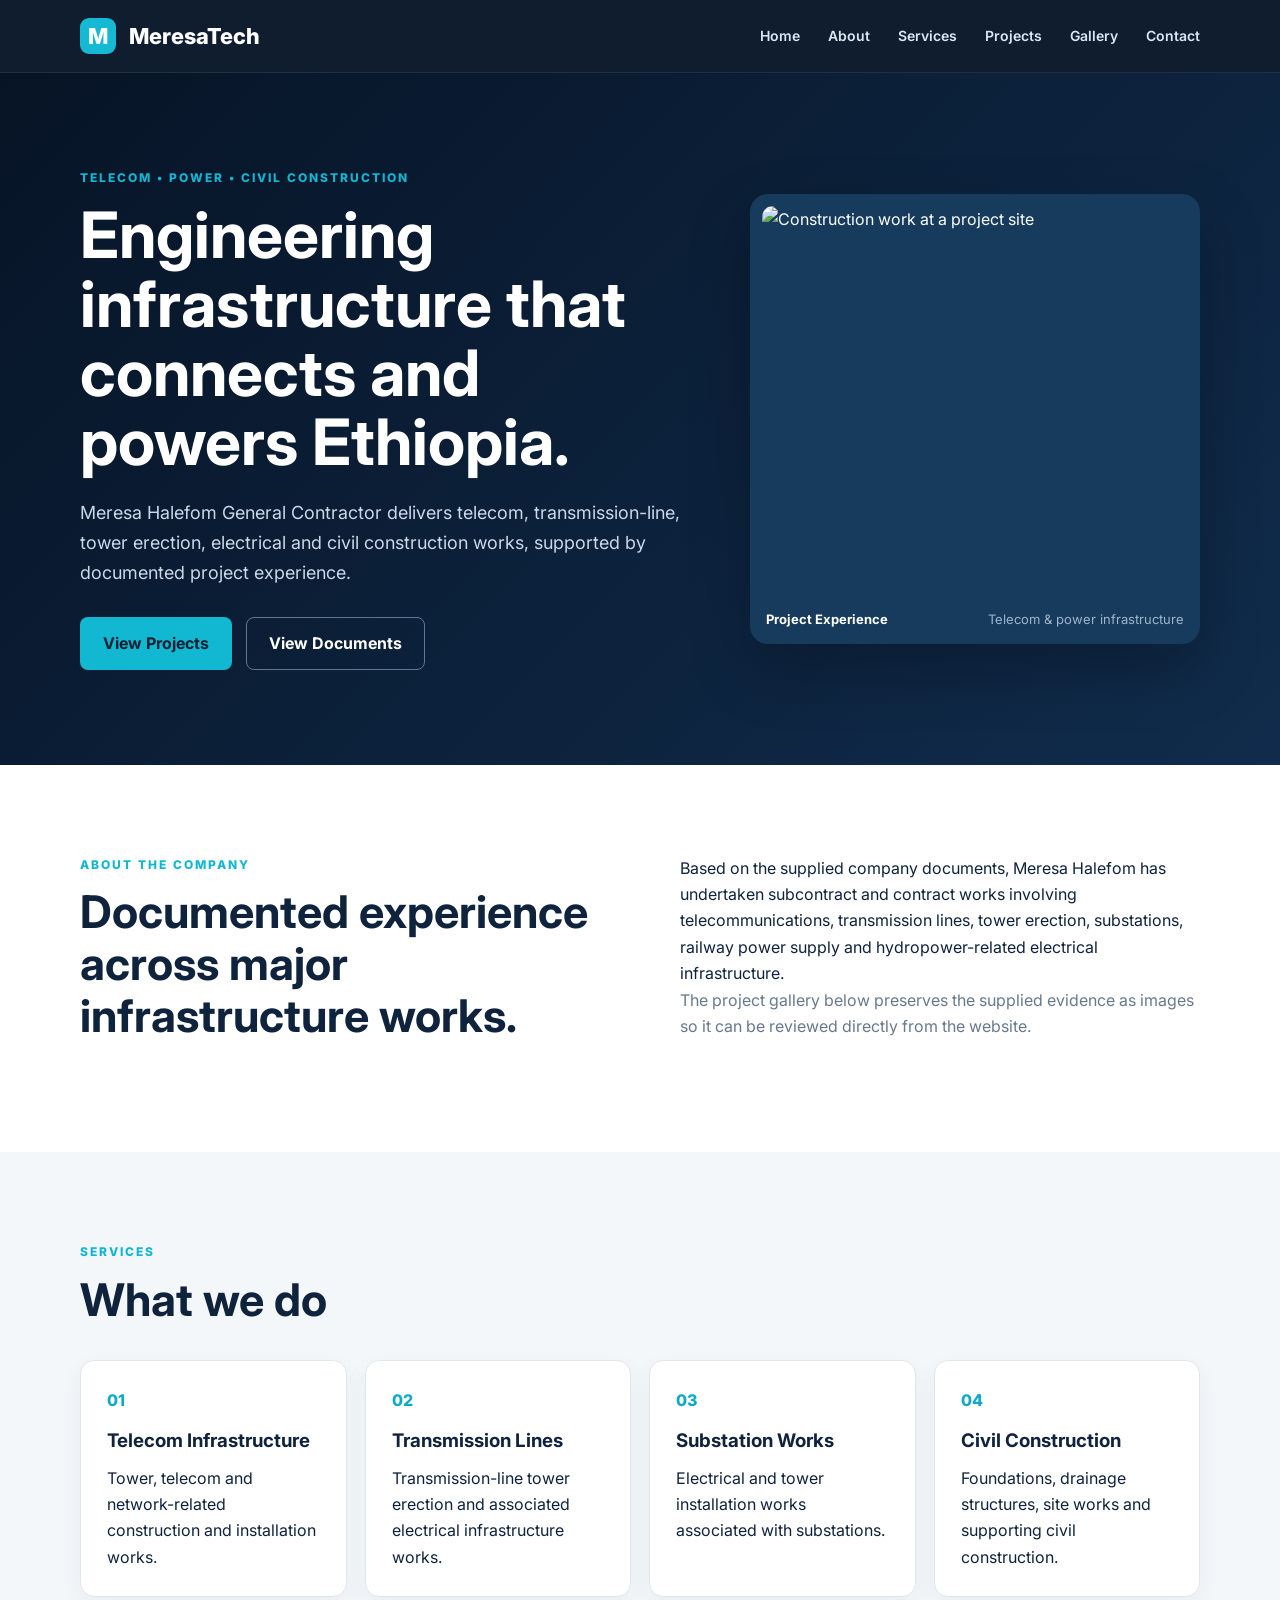
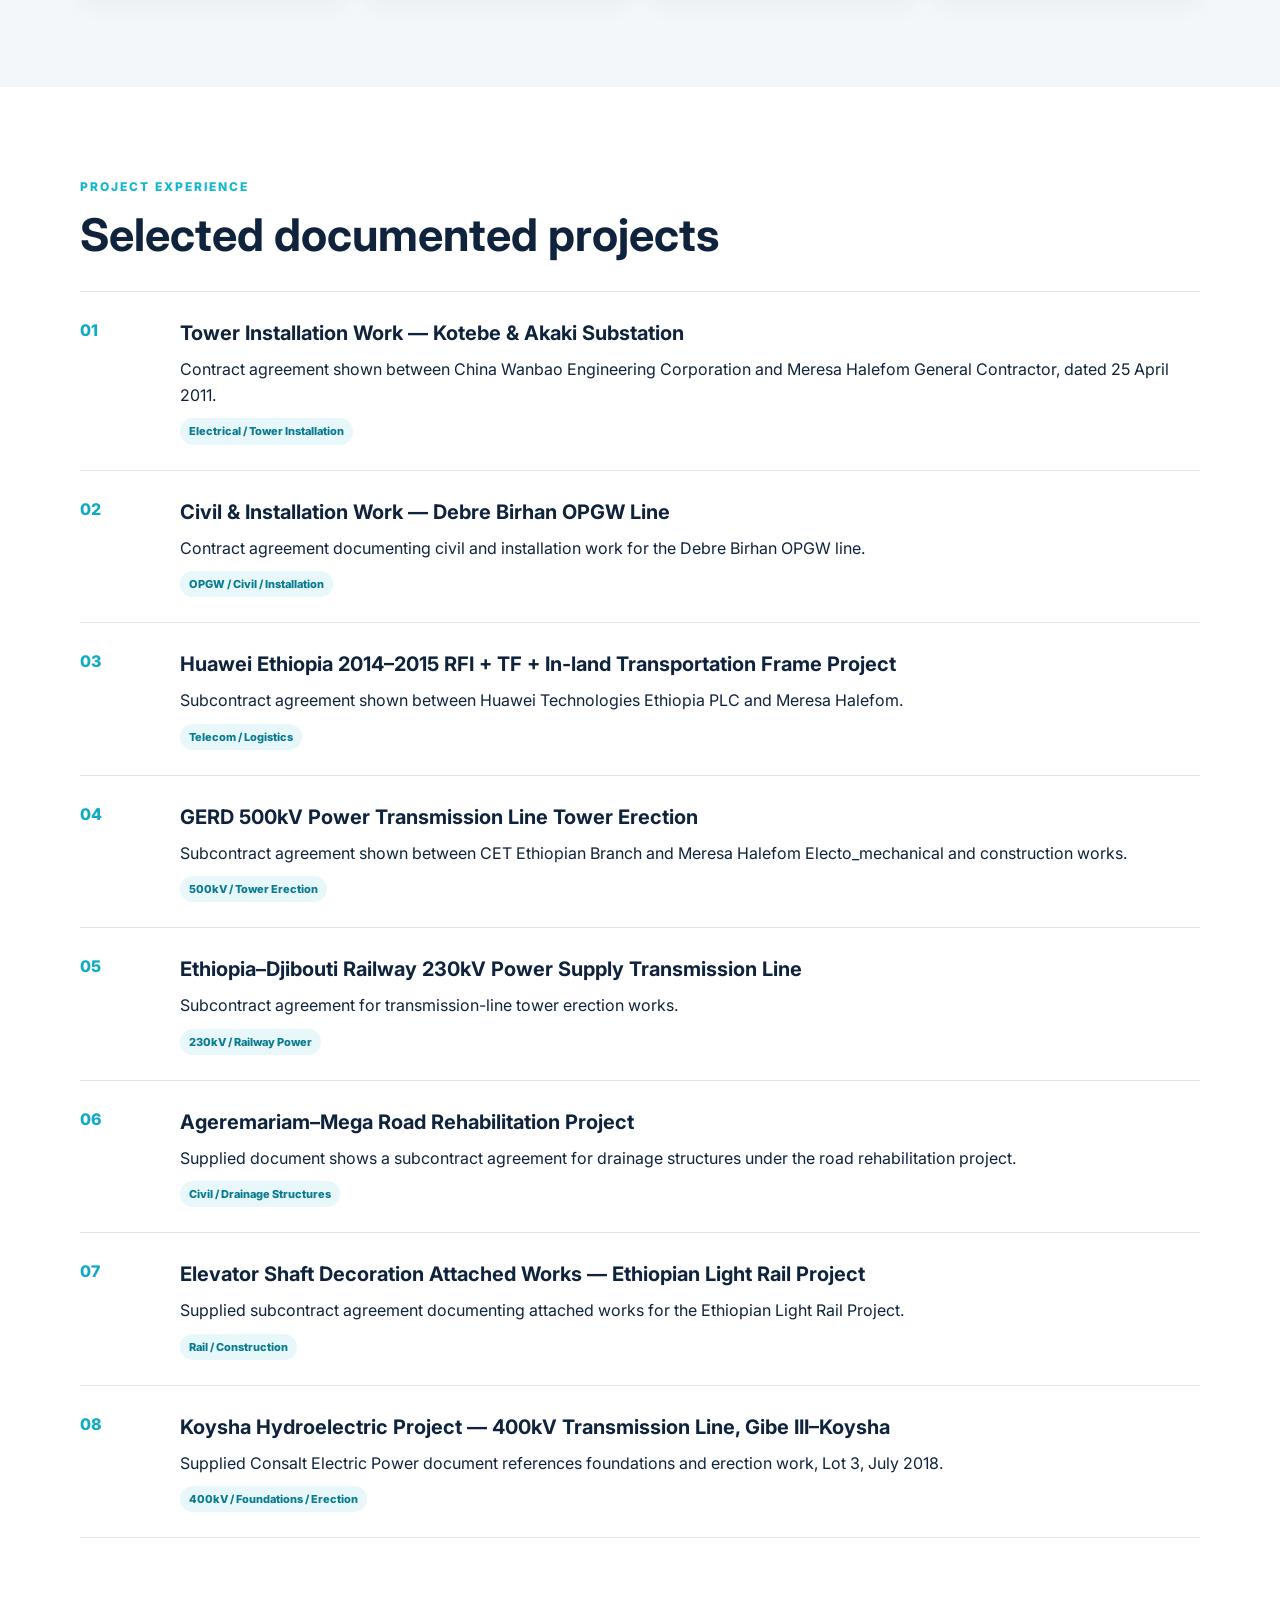
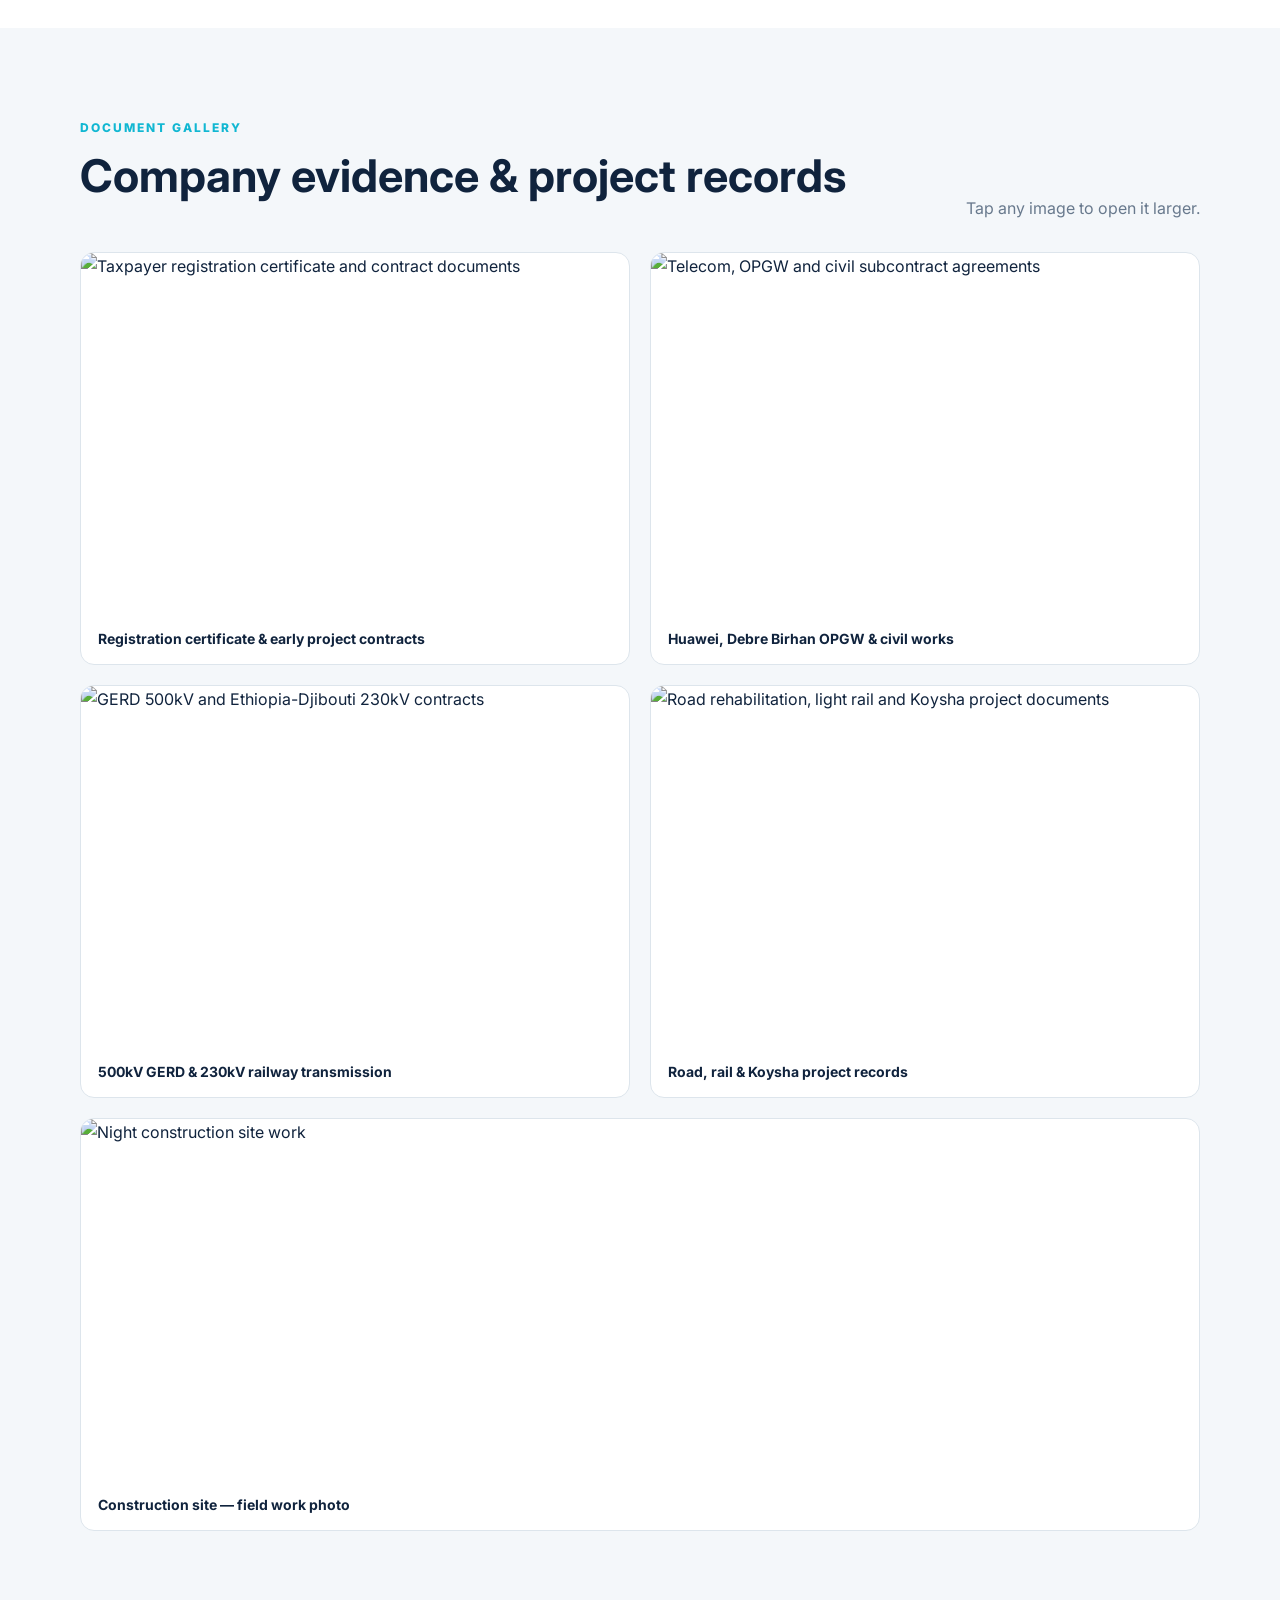
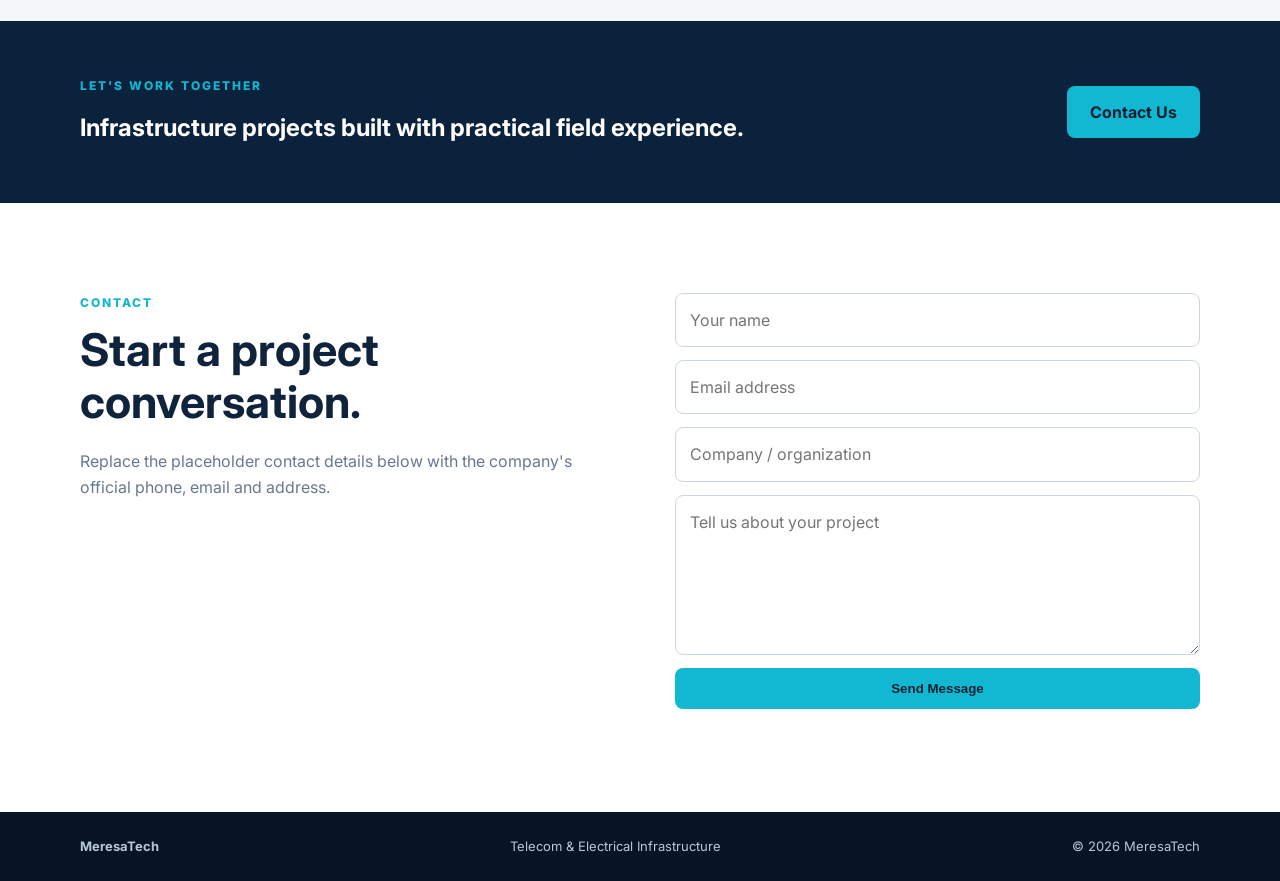
==== index.html @ c7c44504 "Add files via upload" ====
<!DOCTYPE html>
<html lang="en">
<head>
  <meta charset="UTF-8" />
  <meta name="viewport" content="width=device-width, initial-scale=1.0" />
  <title>MeresaTech | Telecom & Electrical Infrastructure</title>
  <link rel="preconnect" href="https://fonts.googleapis.com">
  <link rel="preconnect" href="https://fonts.gstatic.com" crossorigin>
  <link href="https://fonts.googleapis.com/css2?family=Inter:wght@400;500;600;700;800&display=swap" rel="stylesheet">
  <link rel="stylesheet" href="style.css" />
</head>
<body>
  <header class="header">
    <div class="container nav-wrap">
      <a class="logo" href="#home"><span>M</span> MeresaTech</a>
      <button class="menu" aria-label="Open menu">☰</button>
      <nav>
        <a href="#home">Home</a>
        <a href="#about">About</a>
        <a href="#services">Services</a>
        <a href="#projects">Projects</a>
        <a href="#gallery">Gallery</a>
        <a href="#contact">Contact</a>
      </nav>
    </div>
  </header>

  <main>
    <section id="home" class="hero">
      <div class="container hero-grid">
        <div>
          <p class="eyebrow">TELECOM • POWER • CIVIL CONSTRUCTION</p>
          <h1>Engineering infrastructure that connects and powers Ethiopia.</h1>
          <p class="hero-text">Meresa Halefom General Contractor delivers telecom, transmission-line, tower erection, electrical and civil construction works, supported by documented project experience.</p>
          <div class="actions"><a class="btn primary" href="#projects">View Projects</a><a class="btn ghost" href="#gallery">View Documents</a></div>
        </div>
        <div class="hero-card">
          <img src="assets/site-work-photo.jpg" alt="Construction work at a project site" />
          <div class="hero-card-caption"><strong>Project Experience</strong><span>Telecom & power infrastructure</span></div>
        </div>
      </div>
    </section>

    <section id="about" class="section">
      <div class="container two-col">
        <div><p class="eyebrow">ABOUT THE COMPANY</p><h2>Documented experience across major infrastructure works.</h2></div>
        <div><p>Based on the supplied company documents, Meresa Halefom has undertaken subcontract and contract works involving telecommunications, transmission lines, tower erection, substations, railway power supply and hydropower-related electrical infrastructure.</p><p class="muted">The project gallery below preserves the supplied evidence as images so it can be reviewed directly from the website.</p></div>
      </div>
    </section>

    <section id="services" class="section alt">
      <div class="container"><p class="eyebrow">SERVICES</p><h2>What we do</h2>
        <div class="cards">
          <article><div class="icon">01</div><h3>Telecom Infrastructure</h3><p>Tower, telecom and network-related construction and installation works.</p></article>
          <article><div class="icon">02</div><h3>Transmission Lines</h3><p>Transmission-line tower erection and associated electrical infrastructure works.</p></article>
          <article><div class="icon">03</div><h3>Substation Works</h3><p>Electrical and tower installation works associated with substations.</p></article>
          <article><div class="icon">04</div><h3>Civil Construction</h3><p>Foundations, drainage structures, site works and supporting civil construction.</p></article>
        </div>
      </div>
    </section>

    <section id="projects" class="section">
      <div class="container"><p class="eyebrow">PROJECT EXPERIENCE</p><h2>Selected documented projects</h2>
        <div class="project-list">
          <article class="project"><div class="project-no">01</div><div><h3>Tower Installation Work — Kotebe & Akaki Substation</h3><p>Contract agreement shown between China Wanbao Engineering Corporation and Meresa Halefom General Contractor, dated 25 April 2011.</p><span>Electrical / Tower Installation</span></div></article>
          <article class="project"><div class="project-no">02</div><div><h3>Civil & Installation Work — Debre Birhan OPGW Line</h3><p>Contract agreement documenting civil and installation work for the Debre Birhan OPGW line.</p><span>OPGW / Civil / Installation</span></div></article>
          <article class="project"><div class="project-no">03</div><div><h3>Huawei Ethiopia 2014–2015 RFI + TF + In-land Transportation Frame Project</h3><p>Subcontract agreement shown between Huawei Technologies Ethiopia PLC and Meresa Halefom.</p><span>Telecom / Logistics</span></div></article>
          <article class="project"><div class="project-no">04</div><div><h3>GERD 500kV Power Transmission Line Tower Erection</h3><p>Subcontract agreement shown between CET Ethiopian Branch and Meresa Halefom Electo_mechanical and construction works.</p><span>500kV / Tower Erection</span></div></article>
          <article class="project"><div class="project-no">05</div><div><h3>Ethiopia–Djibouti Railway 230kV Power Supply Transmission Line</h3><p>Subcontract agreement for transmission-line tower erection works.</p><span>230kV / Railway Power</span></div></article>
          <article class="project"><div class="project-no">06</div><div><h3>Ageremariam–Mega Road Rehabilitation Project</h3><p>Supplied document shows a subcontract agreement for drainage structures under the road rehabilitation project.</p><span>Civil / Drainage Structures</span></div></article>
          <article class="project"><div class="project-no">07</div><div><h3>Elevator Shaft Decoration Attached Works — Ethiopian Light Rail Project</h3><p>Supplied subcontract agreement documenting attached works for the Ethiopian Light Rail Project.</p><span>Rail / Construction</span></div></article>
          <article class="project"><div class="project-no">08</div><div><h3>Koysha Hydroelectric Project — 400kV Transmission Line, Gibe III–Koysha</h3><p>Supplied Consalt Electric Power document references foundations and erection work, Lot 3, July 2018.</p><span>400kV / Foundations / Erection</span></div></article>
        </div>
      </div>
    </section>

    <section id="gallery" class="section alt">
      <div class="container"><div class="section-head"><div><p class="eyebrow">DOCUMENT GALLERY</p><h2>Company evidence & project records</h2></div><p class="muted">Tap any image to open it larger.</p></div>
        <div class="gallery">
          <figure><img src="assets/company-documents-1.jpg" alt="Taxpayer registration certificate and contract documents" data-title="Company registration and contract documents"><figcaption>Registration certificate & early project contracts</figcaption></figure>
          <figure><img src="assets/company-documents-2.jpg" alt="Telecom, OPGW and civil subcontract agreements" data-title="Telecom, OPGW and civil subcontract agreements"><figcaption>Huawei, Debre Birhan OPGW & civil works</figcaption></figure>
          <figure><img src="assets/company-documents-3.jpg" alt="GERD 500kV and Ethiopia-Djibouti 230kV contracts" data-title="Transmission-line project agreements"><figcaption>500kV GERD & 230kV railway transmission</figcaption></figure>
          <figure><img src="assets/company-documents-4.jpg" alt="Road rehabilitation, light rail and Koysha project documents" data-title="Road, rail and Koysha project documents"><figcaption>Road, rail & Koysha project records</figcaption></figure>
          <figure class="wide"><img src="assets/site-work-photo.jpg" alt="Night construction site work" data-title="Construction site photo"><figcaption>Construction site — field work photo</figcaption></figure>
        </div>
      </div>
    </section>

    <section class="cta"><div class="container"><div><p class="eyebrow">LET'S WORK TOGETHER</p><h2>Infrastructure projects built with practical field experience.</h2></div><a class="btn primary" href="#contact">Contact Us</a></div></section>

    <section id="contact" class="section"><div class="container contact-grid"><div><p class="eyebrow">CONTACT</p><h2>Start a project conversation.</h2><p class="muted">Replace the placeholder contact details below with the company's official phone, email and address.</p></div><form id="contactForm"><input required type="text" placeholder="Your name"><input required type="email" placeholder="Email address"><input required type="text" placeholder="Company / organization"><textarea required rows="5" placeholder="Tell us about your project"></textarea><button class="btn primary" type="submit">Send Message</button><p id="formStatus" class="form-status"></p></form></div></section>
  </main>

  <footer><div class="container footer-wrap"><strong>MeresaTech</strong><span>Telecom & Electrical Infrastructure</span><span>© <span id="year"></span> MeresaTech</span></div></footer>

  <div class="modal" id="modal" aria-hidden="true"><button class="modal-close" aria-label="Close">×</button><img id="modalImg" src="" alt=""><p id="modalTitle"></p></div>
  <script src="script.js"></script>
</body>
</html>
---- style.css ----
*{box-sizing:border-box;margin:0;padding:0}html{scroll-behavior:smooth}body{font-family:Inter,Arial,sans-serif;color:#10233d;background:#fff;line-height:1.65}.container{width:min(1120px,92%);margin:auto}.header{position:sticky;top:0;z-index:50;background:rgba(7,20,38,.96);color:#fff;border-bottom:1px solid rgba(255,255,255,.08)}.nav-wrap{height:72px;display:flex;align-items:center;justify-content:space-between}.logo{color:#fff;text-decoration:none;font-size:22px;font-weight:800}.logo span{display:inline-grid;place-items:center;width:36px;height:36px;border-radius:9px;background:#16b9d4;margin-right:8px}nav{display:flex;gap:28px}nav a{color:#dbe7f4;text-decoration:none;font-size:14px;font-weight:600}nav a:hover{color:#23c7e2}.menu{display:none;background:none;border:0;color:#fff;font-size:28px}.hero{background:linear-gradient(135deg,#071426,#102c4c);color:#fff;padding:95px 0}.hero-grid{display:grid;grid-template-columns:1.15fr .85fr;gap:60px;align-items:center}.eyebrow{font-size:12px;letter-spacing:2px;font-weight:800;color:#11b7d2;margin-bottom:12px}.hero h1{font-size:clamp(40px,5vw,66px);line-height:1.08;margin-bottom:22px}.hero-text{font-size:18px;color:#cbd8e8;max-width:680px}.actions{display:flex;gap:14px;margin-top:30px}.btn{display:inline-flex;justify-content:center;align-items:center;padding:12px 22px;border-radius:8px;text-decoration:none;font-weight:700;border:1px solid transparent;cursor:pointer}.primary{background:#12b8d2;color:#052033}.ghost{border-color:#5e7892;color:#fff}.hero-card{background:#173b5d;padding:12px;border-radius:18px;box-shadow:0 25px 60px rgba(0,0,0,.25)}.hero-card img{display:block;width:100%;height:390px;object-fit:cover;border-radius:11px}.hero-card-caption{display:flex;justify-content:space-between;gap:10px;padding:13px 4px 2px;font-size:13px}.hero-card-caption span{color:#9fb4c9}.section{padding:90px 0}.alt{background:#f4f7fa}.two-col{display:grid;grid-template-columns:1fr 1fr;gap:80px}.section h2{font-size:clamp(30px,4vw,45px);line-height:1.15;margin-bottom:20px}.muted{color:#68798d}.cards{display:grid;grid-template-columns:repeat(4,1fr);gap:18px;margin-top:35px}.cards article{background:#fff;border:1px solid #dfe7ee;border-radius:14px;padding:26px;box-shadow:0 8px 25px rgba(16,35,61,.05)}.icon,.project-no{color:#10aac5;font-weight:800}.cards h3{margin:12px 0 8px}.project-list{margin-top:30px;border-top:1px solid #dfe5eb}.project{display:grid;grid-template-columns:80px 1fr;gap:20px;padding:25px 0;border-bottom:1px solid #dfe5eb}.project h3{font-size:20px;margin-bottom:6px}.project span{display:inline-block;margin-top:10px;background:#e7f7fa;color:#087b91;padding:4px 9px;border-radius:99px;font-size:11px;font-weight:800}.section-head{display:flex;justify-content:space-between;gap:30px;align-items:end}.gallery{display:grid;grid-template-columns:repeat(2,1fr);gap:20px;margin-top:30px}.gallery figure{background:#fff;border:1px solid #dde5ec;border-radius:14px;overflow:hidden;cursor:pointer}.gallery figure.wide{grid-column:1/-1}.gallery img{display:block;width:100%;height:360px;object-fit:cover;transition:transform .3s}.gallery figure:hover img{transform:scale(1.025)}.gallery figcaption{padding:14px 17px;font-weight:700;font-size:14px}.cta{background:#0b223d;color:#fff;padding:55px 0}.cta .container{display:flex;justify-content:space-between;align-items:center;gap:30px}.cta h2{max-width:700px}.contact-grid{display:grid;grid-template-columns:1fr 1fr;gap:70px}.contact-grid form{display:grid;gap:13px}input,textarea{width:100%;border:1px solid #ccd7e2;border-radius:8px;padding:13px 14px;font:inherit;background:#fff}textarea{resize:vertical}.form-status{font-size:14px;color:#13839a}footer{background:#071426;color:#b8c7d7;padding:24px 0}.footer-wrap{display:flex;justify-content:space-between;gap:20px;font-size:13px}.modal{position:fixed;inset:0;background:rgba(2,9,18,.94);z-index:100;display:none;align-items:center;justify-content:center;padding:30px}.modal.open{display:flex}.modal img{max-width:92vw;max-height:84vh;object-fit:contain}.modal p{position:absolute;bottom:18px;color:#fff;text-align:center;left:0;right:0}.modal-close{position:absolute;right:22px;top:12px;border:0;background:none;color:#fff;font-size:42px;cursor:pointer}
@media(max-width:900px){nav{display:none;position:absolute;top:72px;left:0;right:0;background:#071426;padding:18px 5%;flex-direction:column;gap:15px}.menu{display:block}.hero-grid,.two-col,.contact-grid{grid-template-columns:1fr}.cards{grid-template-columns:repeat(2,1fr)}.hero-card img{height:300px}.section{padding:65px 0}.gallery{grid-template-columns:1fr}.gallery figure.wide{grid-column:auto}.cta .container,.footer-wrap{flex-direction:column;align-items:flex-start}}
@media(max-width:560px){.cards{grid-template-columns:1fr}.hero{padding:65px 0}.hero h1{font-size:40px}.project{grid-template-columns:45px 1fr}.gallery img{height:280px}}
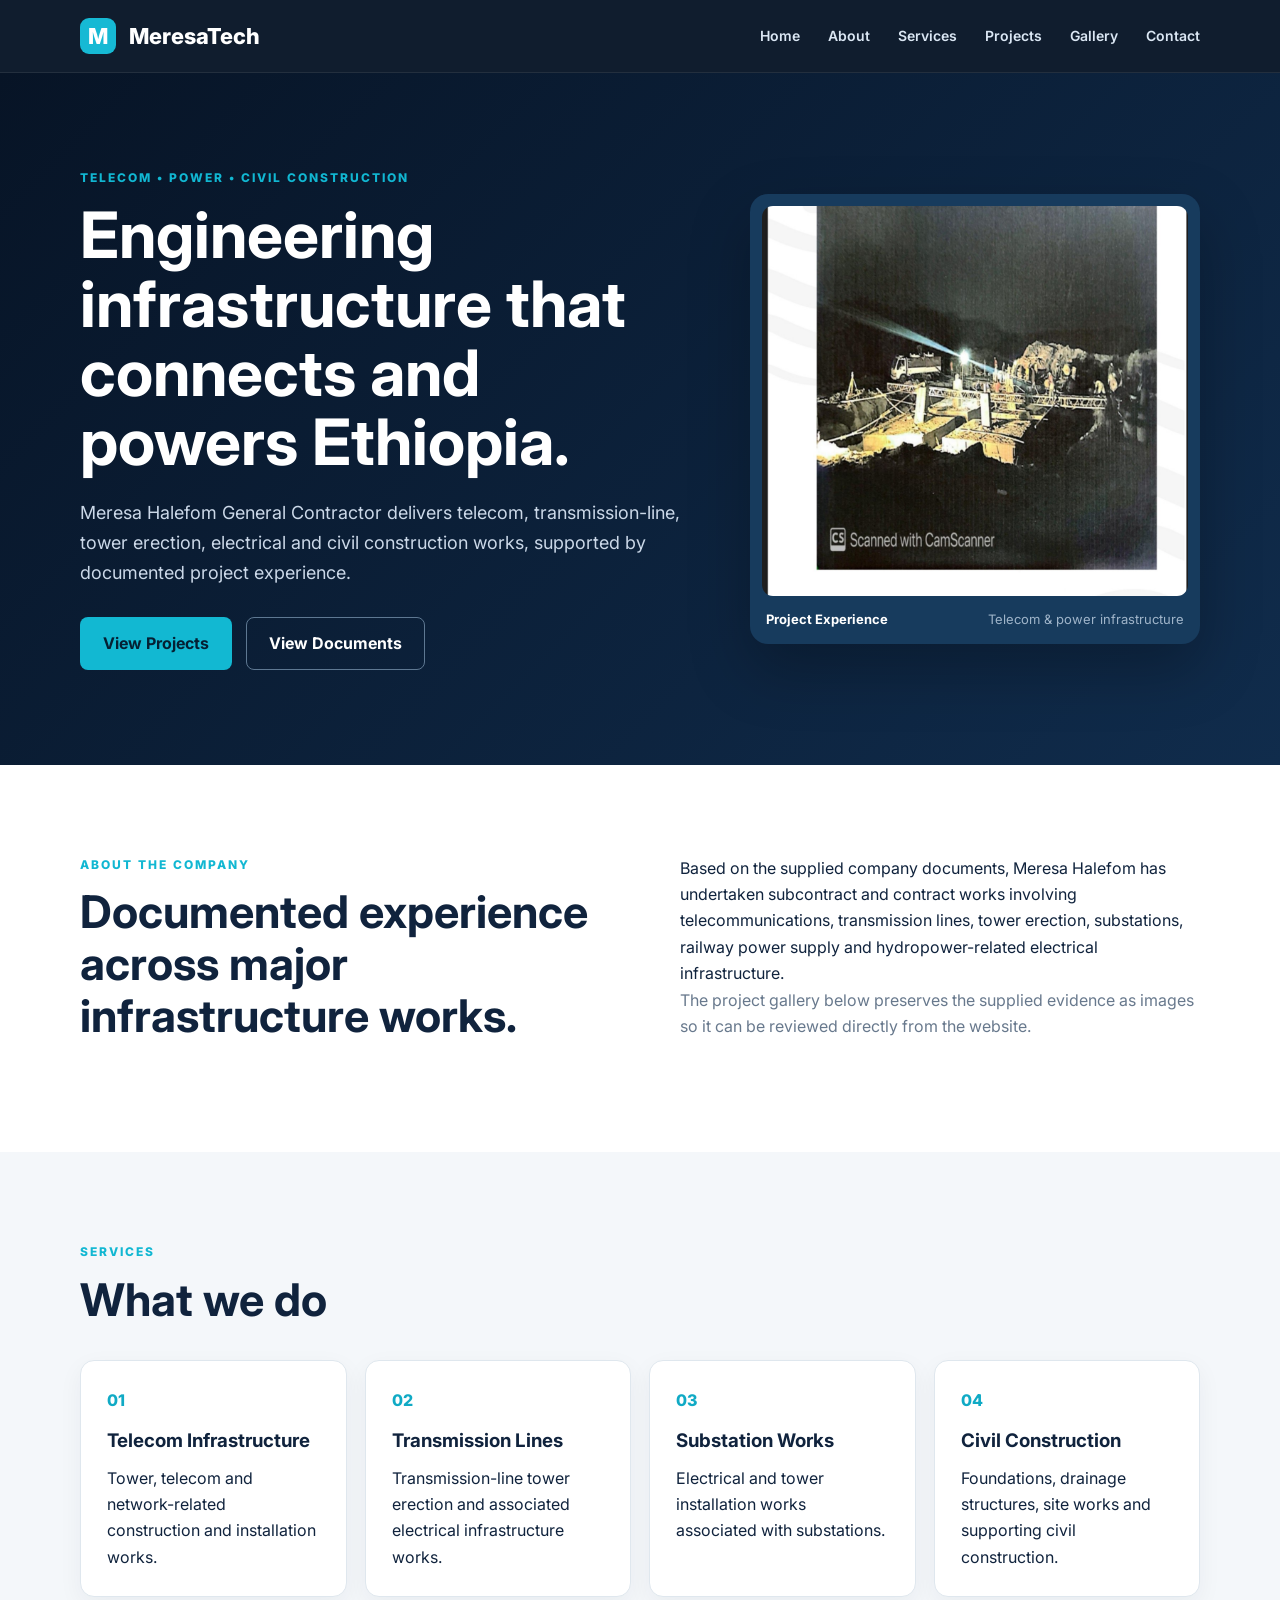
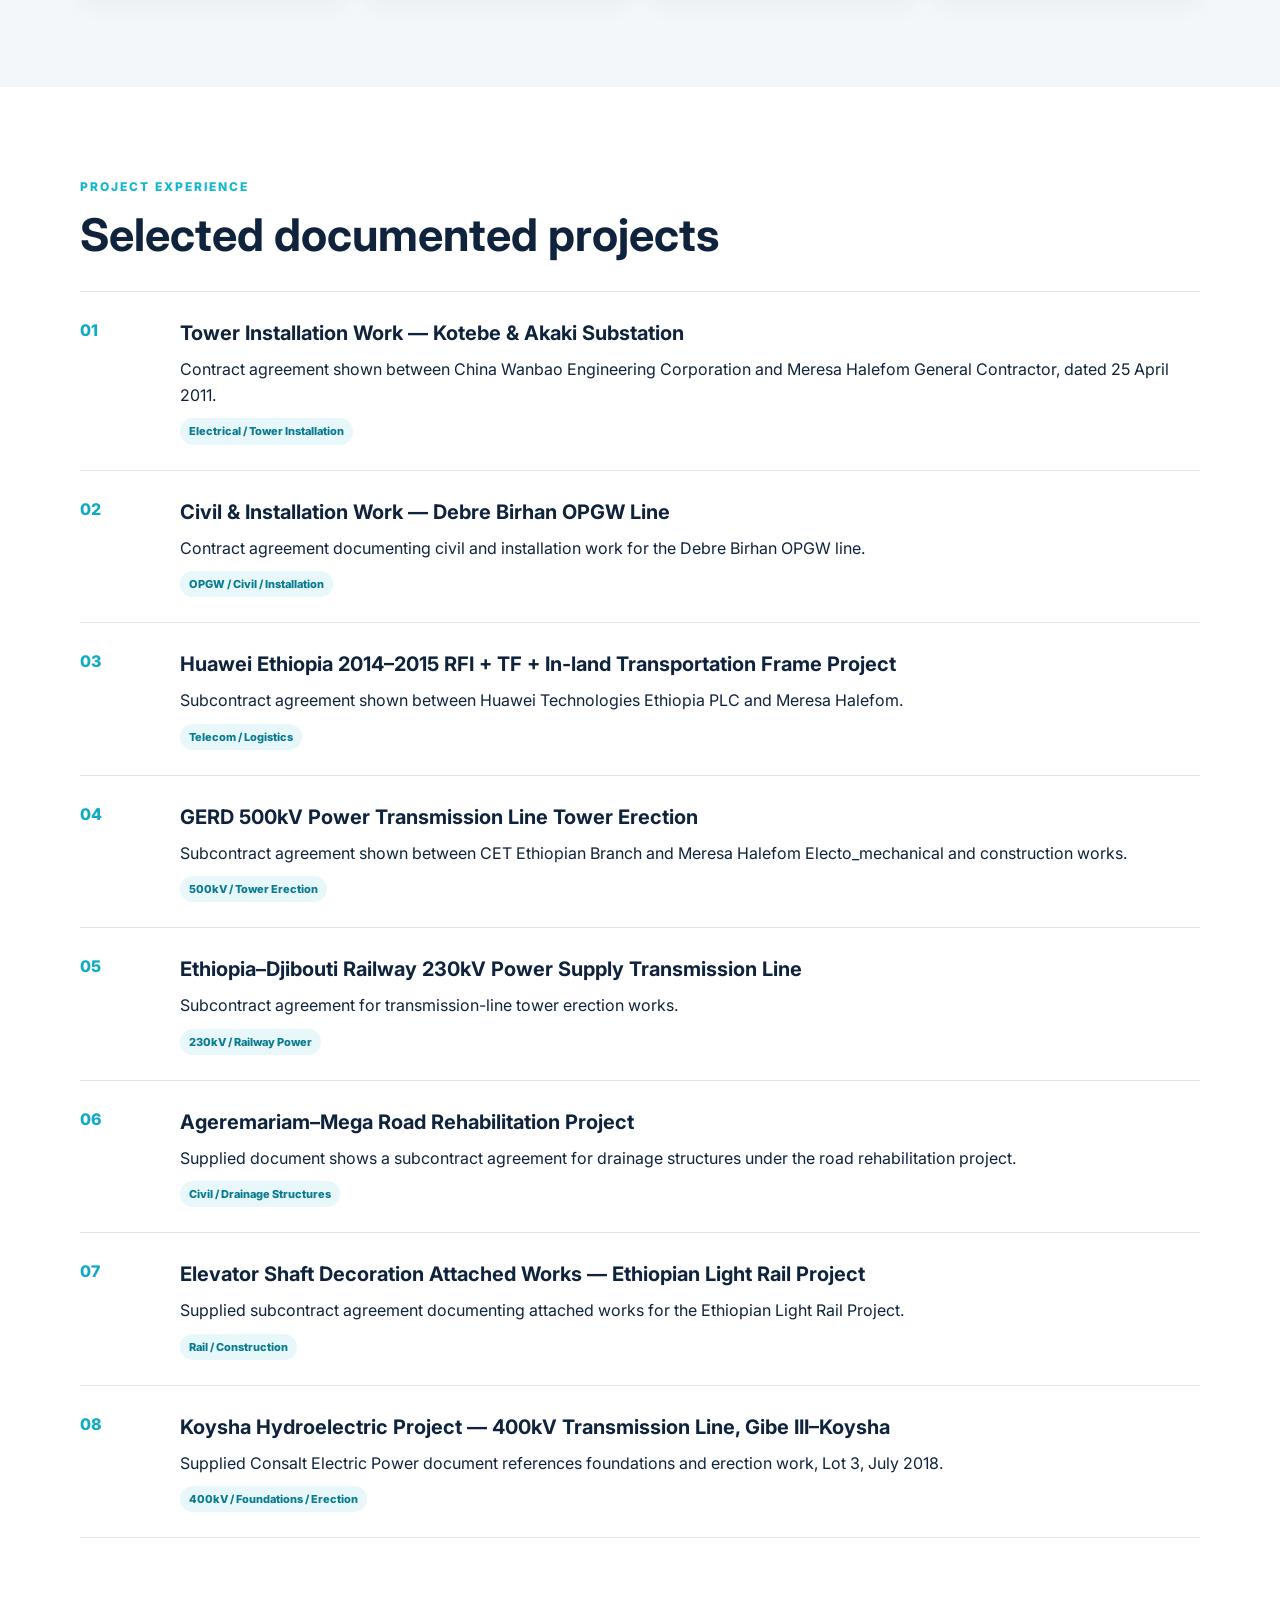
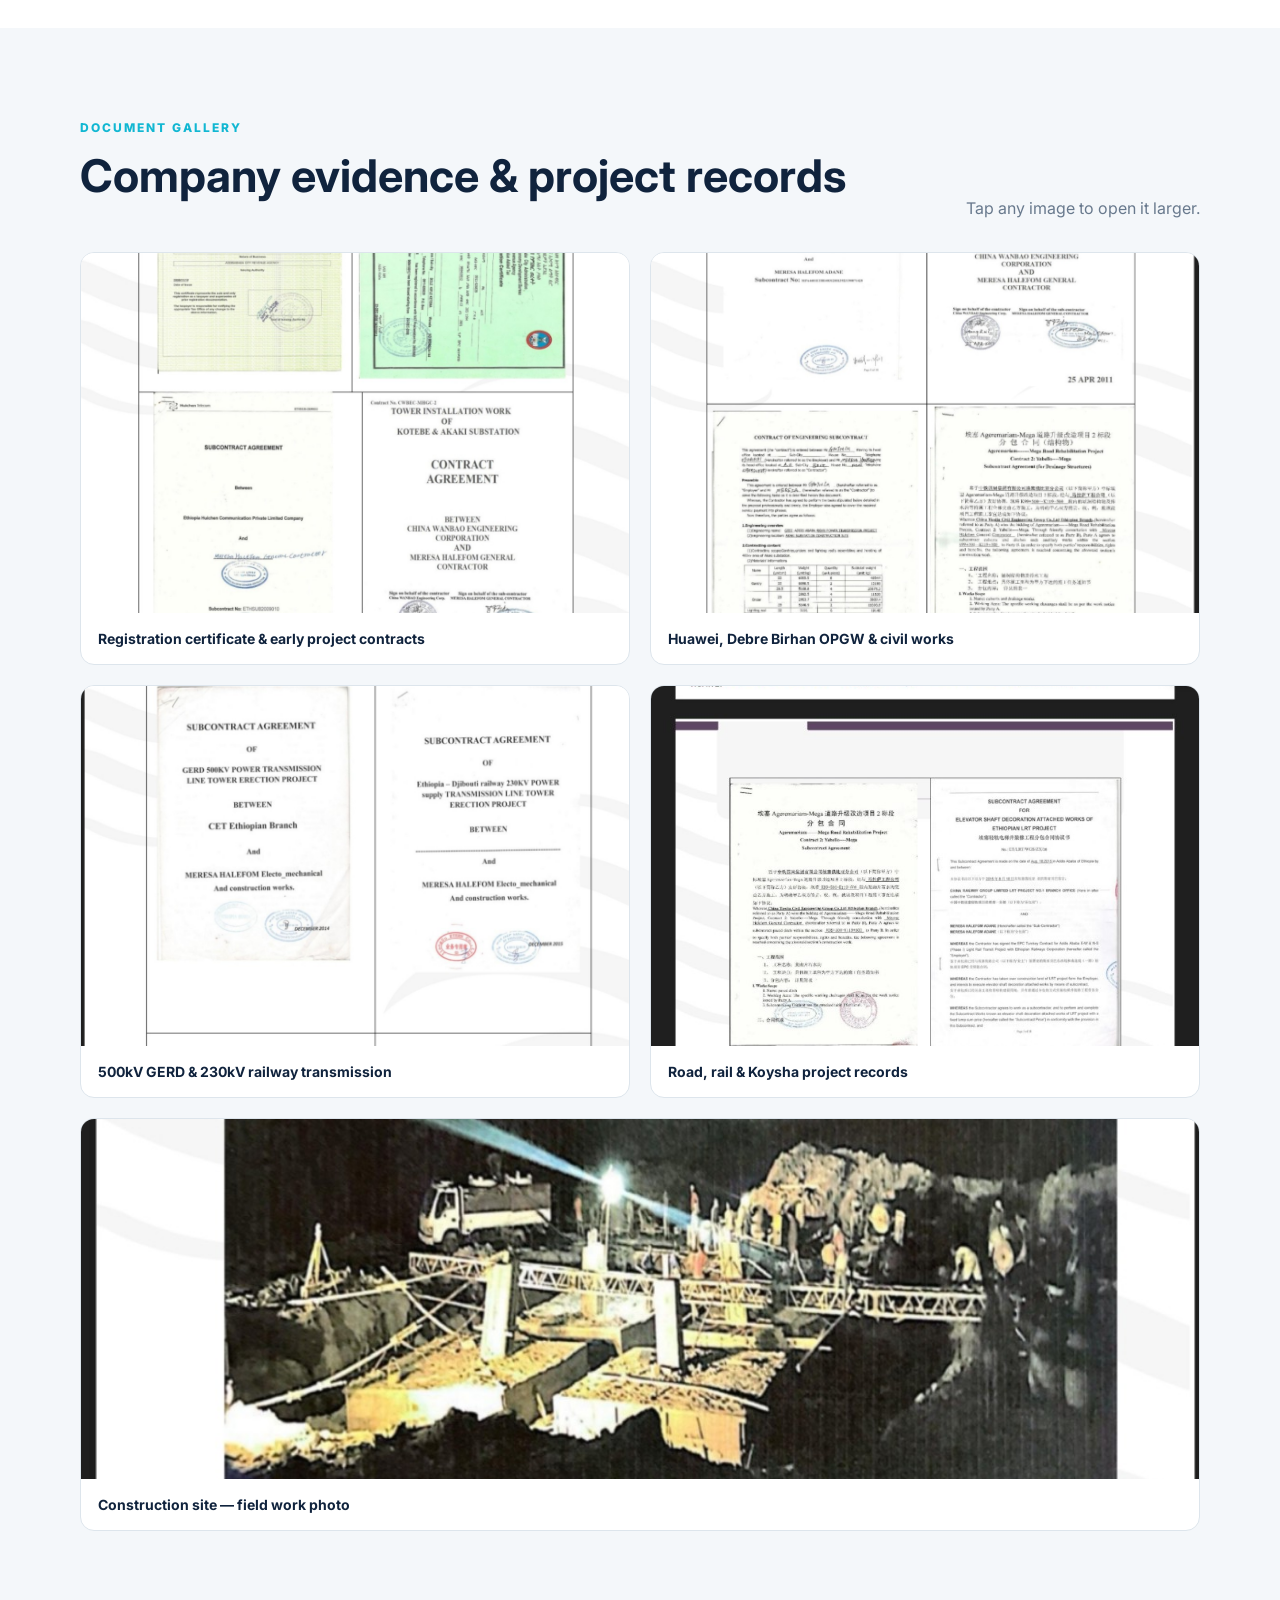
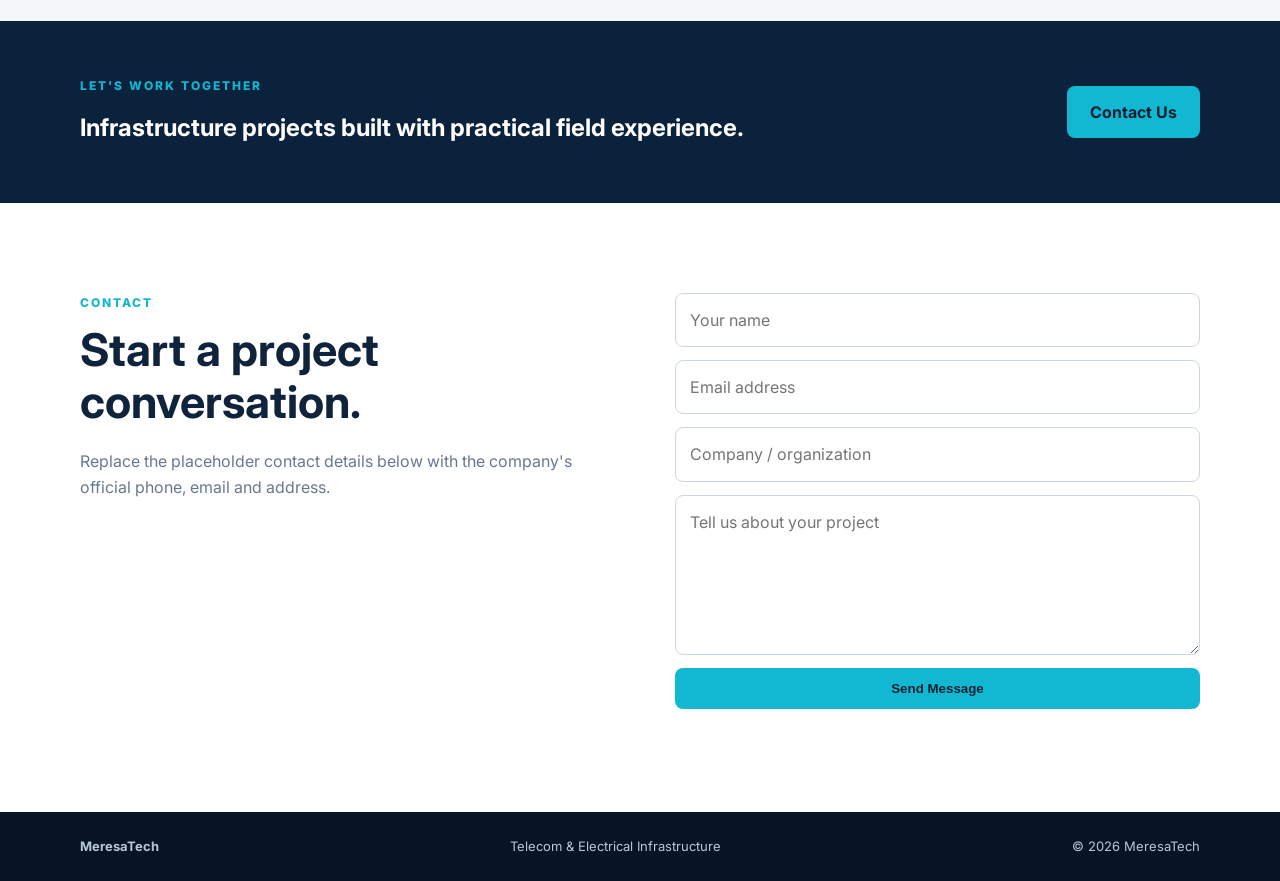
==== commit f05063a1: "Update index.html" ====
--- a/index.html
+++ b/index.html
@@ -35,7 +35,7 @@
           <div class="actions"><a class="btn primary" href="#projects">View Projects</a><a class="btn ghost" href="#gallery">View Documents</a></div>
         </div>
         <div class="hero-card">
-          <img src="assets/site-work-photo.jpg" alt="Construction work at a project site" />
+          <img src="site-work-photo.jpg" alt="Construction work at a project site" />
           <div class="hero-card-caption"><strong>Project Experience</strong><span>Telecom & power infrastructure</span></div>
         </div>
       </div>
@@ -77,11 +77,11 @@
     <section id="gallery" class="section alt">
       <div class="container"><div class="section-head"><div><p class="eyebrow">DOCUMENT GALLERY</p><h2>Company evidence & project records</h2></div><p class="muted">Tap any image to open it larger.</p></div>
         <div class="gallery">
-          <figure><img src="assets/company-documents-1.jpg" alt="Taxpayer registration certificate and contract documents" data-title="Company registration and contract documents"><figcaption>Registration certificate & early project contracts</figcaption></figure>
-          <figure><img src="assets/company-documents-2.jpg" alt="Telecom, OPGW and civil subcontract agreements" data-title="Telecom, OPGW and civil subcontract agreements"><figcaption>Huawei, Debre Birhan OPGW & civil works</figcaption></figure>
-          <figure><img src="assets/company-documents-3.jpg" alt="GERD 500kV and Ethiopia-Djibouti 230kV contracts" data-title="Transmission-line project agreements"><figcaption>500kV GERD & 230kV railway transmission</figcaption></figure>
-          <figure><img src="assets/company-documents-4.jpg" alt="Road rehabilitation, light rail and Koysha project documents" data-title="Road, rail and Koysha project documents"><figcaption>Road, rail & Koysha project records</figcaption></figure>
-          <figure class="wide"><img src="assets/site-work-photo.jpg" alt="Night construction site work" data-title="Construction site photo"><figcaption>Construction site — field work photo</figcaption></figure>
+          <figure><img src="company-documents-1.jpg" alt="Taxpayer registration certificate and contract documents" data-title="Company registration and contract documents"><figcaption>Registration certificate & early project contracts</figcaption></figure>
+          <figure><img src="company-documents-2.jpg" alt="Telecom, OPGW and civil subcontract agreements" data-title="Telecom, OPGW and civil subcontract agreements"><figcaption>Huawei, Debre Birhan OPGW & civil works</figcaption></figure>
+          <figure><img src="company-documents-3.jpg" alt="GERD 500kV and Ethiopia-Djibouti 230kV contracts" data-title="Transmission-line project agreements"><figcaption>500kV GERD & 230kV railway transmission</figcaption></figure>
+          <figure><img src="company-documents-4.jpg" alt="Road rehabilitation, light rail and Koysha project documents" data-title="Road, rail and Koysha project documents"><figcaption>Road, rail & Koysha project records</figcaption></figure>
+          <figure class="wide"><img src="site-work-photo.jpg" alt="Night construction site work" data-title="Construction site photo"><figcaption>Construction site — field work photo</figcaption></figure>
         </div>
       </div>
     </section>
